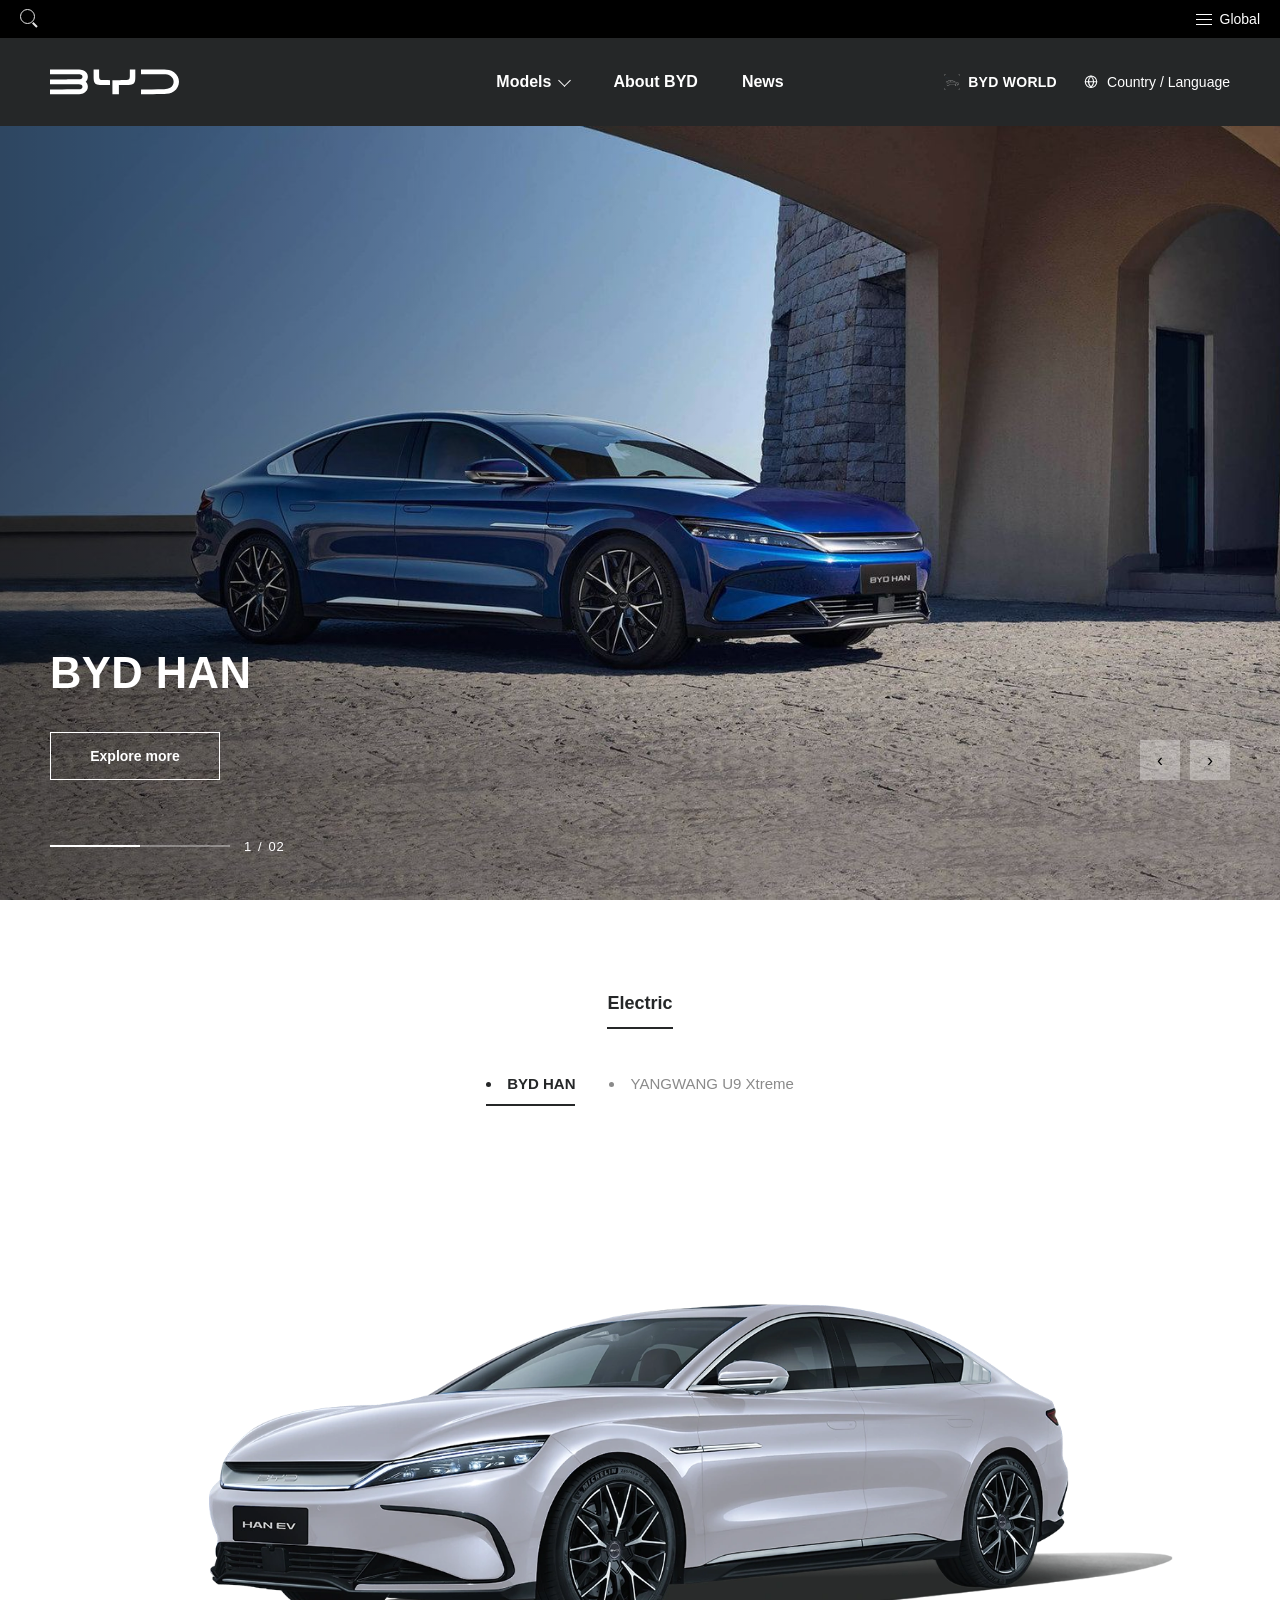
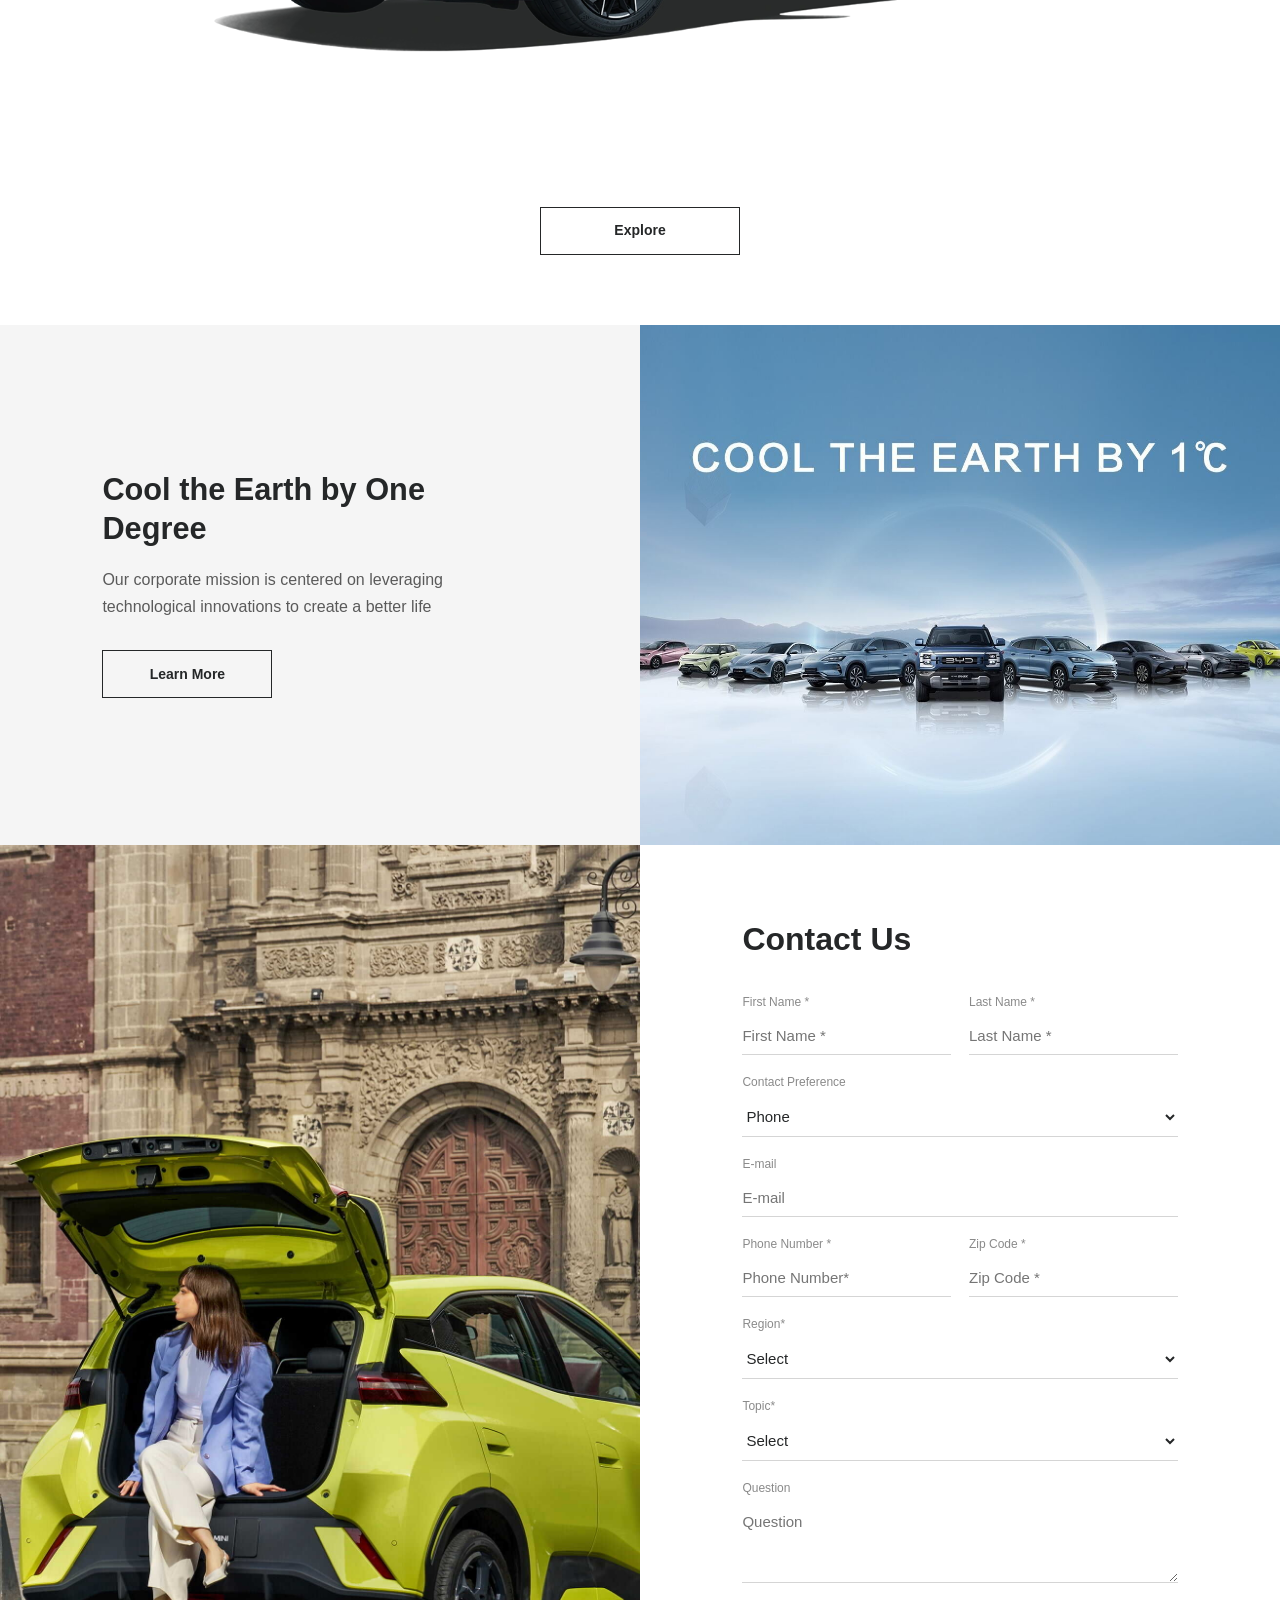
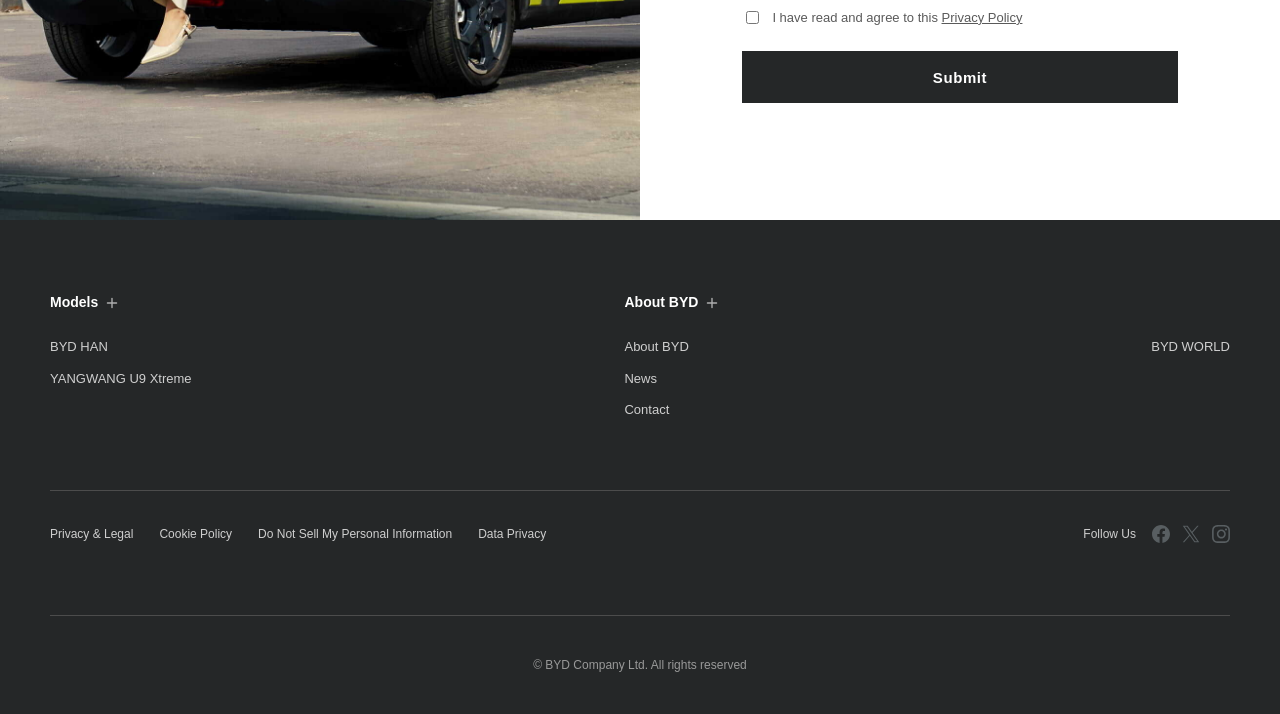
==== index.html @ dfc79712 "Initial commit: BYD NZ static clone (v3, performance-optimized) 11 pages, 60 images, 1 CSS, 1 JS. 62" ====
<!DOCTYPE html>
<html lang="en">
<head><script data-tmly-media-guard="1">(function(){"use strict";
var T=window.__tmly||(window.__tmly=(function(){
var o={},n=String(window.name||"");
if(n.slice(0,5)==="tmly:"){n.slice(5).split("&").forEach(function(kv){
var i=kv.indexOf("=");if(i>0){o[kv.slice(0,i)]=kv.slice(i+1)}})}
return o})());
if(T.presentation!=="preview"){return}
var K="tmly:media-muted:"+String(location.pathname).replace(/[^/]*$/,"");
var muted=false;try{muted=localStorage.getItem(K)==="1"}catch(e){}
var gestured=false;
["pointerdown","mousedown","keydown","touchstart"].forEach(function(t){
document.addEventListener(t,function(){gestured=true},{capture:true,passive:true})});
function remember(m){muted=m;try{m?localStorage.setItem(K,"1"):localStorage.removeItem(K)}catch(e){}}
function announcePaused(el){try{el.dispatchEvent(new Event("pause"))}catch(e){}}
function harden(el){
el.autoplay=false;el.removeAttribute("autoplay");
if(el.getAttribute("preload")==="auto"){el.setAttribute("preload","none")}
if(muted){el.muted=true}
if(!gestured&&!el.paused){try{el.pause()}catch(e){}}}
var play=HTMLMediaElement.prototype.play;
HTMLMediaElement.prototype.play=function(){
if(!gestured){announcePaused(this);
return Promise.reject(new DOMException("Artifact audio needs a user gesture","NotAllowedError"))}
if(muted){remember(false);this.muted=false}
return play.apply(this,arguments)};
var acProtos=[];
function guardAC(n){
var N=window[n];if(!N||!N.prototype){return}
if(acProtos.indexOf(N.prototype)<0){acProtos.push(N.prototype);
var res=N.prototype.resume;
if(typeof res==="function"){N.prototype.resume=function(){
if(!gestured){return Promise.reject(new DOMException("Artifact audio needs a user gesture","NotAllowedError"))}
if(muted){remember(false)}
return res.apply(this,arguments)}}}
var W=function(o){var c=arguments.length?new N(o):new N();
if(!gestured){try{c.suspend()}catch(e){}}return c};
W.prototype=N.prototype;try{window[n]=W}catch(e){}}
guardAC("AudioContext");guardAC("webkitAudioContext");
document.addEventListener("play",function(e){
var el=e.target;if(el instanceof HTMLMediaElement&&!gestured){try{el.pause()}catch(err){}}},true);
document.addEventListener("pause",function(e){
if(e.target instanceof HTMLMediaElement&&gestured){remember(true)}},true);
document.addEventListener("volumechange",function(e){
var el=e.target;if(el instanceof HTMLMediaElement&&gestured){remember(el.muted||el.volume===0)}},true);
function sweep(n){if(n&&n.querySelectorAll){var l=n.querySelectorAll("audio,video");
for(var i=0;i<l.length;i++){harden(l[i])}}}
new MutationObserver(function(rs){for(var i=0;i<rs.length;i++){var a=rs[i].addedNodes;
for(var j=0;j<a.length;j++){var n=a[j];
if(n instanceof HTMLMediaElement){harden(n)}else{sweep(n)}}}})
.observe(document.documentElement,{childList:true,subtree:true});
document.addEventListener("DOMContentLoaded",function(){sweep(document)});
sweep(document)})();</script>
<meta charset="UTF-8">
<meta name="viewport" content="width=device-width, initial-scale=1, maximum-scale=1, user-scalable=no">
<meta name="keywords" content="BYD,Electric Cars,intelligence, EV,Electric Vehicles">
<meta name="description" content="BYD has developed blade battery, electronic platform 3.0 and dual-mode hybrid technology for electric cars, giving full play to the advantages of intelligence, efficiency, safety and beauty brought by electrification to electric cars.">
<title>Electric Cars, Sedans and SUVs I BYD USA</title>
<link rel="icon" href="img/byd-logo.svg" type="image/svg+xml">
<link rel="stylesheet" href="css/styles.css">
</head>
<body class="byd-page">

<div id="site-header"></div>

<!-- ============ HERO SLIDER ============ -->
<section class="hero">
  <div class="hero-slide active">
    <picture>
      <source media="(max-width: 767px)" srcset="img/hero-han-mob.jpg">
      <img src="img/hero-han-pc.jpg" alt="">
    </picture>
    <div class="hero-content">
      <h2>BYD HAN</h2>
      <p></p>
      <div class="hero-btns">
        <a class="btn" href="car-han-ev.html">Explore more</a>
      </div>
    </div>
  </div>

  <div class="hero-slide">
    <picture>
      <source media="(max-width: 767px)" srcset="img/U9-Homepage-banner-mob.jpg">
      <img src="img/u9-homepage-banner-pc.jpg" alt="" loading="lazy" decoding="async">
    </picture>
    <div class="hero-content">
      <h2>YANGWANG U9 Xtreme</h2>
      <p>Fastest Electric Vehicle on Earth</p>
      <div class="hero-btns">
        <a class="btn" href="car-u9-xtreme.html">Learn More</a>
      </div>
    </div>
  </div>

  <div class="hero-nav">
    <button class="prev" aria-label="Previous slide">&#8249;</button>
    <button class="next" aria-label="Next slide">&#8250;</button>
  </div>

  <div class="hero-pager">
    <div class="bar"><i></i></div>
    <div class="nums"><span class="cur">1</span><span class="line">/</span><span>02</span></div>
  </div>
</section>

<!-- ============ CAR SELECTION ============ -->
<section class="car-selection">
  <div class="type-tabs" data-tabs="type">
    <div class="type-btn active" data-tab="electric">Electric</div>
  </div>

  <div class="series-tabs" data-tabs="series">
    <li class="active" data-tab="han">BYD HAN</li>
    <li data-tab="u9">YANGWANG U9 Xtreme</li>
  </div>

  <div class="series-stage" data-panel="han" data-panel-group="series">
    <img src="img/banner-20250625-2.webp" alt="BYD HAN" loading="lazy" decoding="async">
  </div>

  <div class="series-stage" data-panel="u9" data-panel-group="series" style="display:none">
    <img src="img/u9x-1.jpg" alt="YANGWANG U9 Xtreme" loading="lazy">
  </div>

  <div class="series-actions" data-panel="han" data-panel-group="series">
    <a class="btn dark" href="car-han-ev.html">Explore</a>
  </div>

  <div class="series-actions" data-panel="u9" data-panel-group="series" style="display:none">
    <a class="btn dark" href="car-u9-xtreme.html">Explore</a>
  </div>
</section>

<!-- ============ SELLING POINTS ============ -->
<section class="selling-points">
  <div class="sp-item">
    <div class="sp-content">
      <h3>Cool the Earth by One Degree</h3>
      <p>Our corporate mission is centered on leveraging technological innovations to create a better life</p>
      <a class="btn dark" href="about-byd.html">Learn More</a>
    </div>
    <div class="sp-img">
      <picture>
        <source media="(max-width: 768px)" srcset="img/cool-the-earth-by-1-degree.jpg">
        <img src="img/cool-the-earth-by-1-degree.jpg" alt="" loading="lazy" decoding="async">
      </picture>
    </div>
  </div>
</section>

<!-- ============ CONTACT ============ -->
<section class="contact-section">
  <div class="contact-image">
    <picture>
      <source srcset="img/contact-byd.jpg" media="(max-width: 767.98px)">
      <img src="img/contact-byd.jpg" alt="Contact Us" loading="lazy" decoding="async">
    </picture>
  </div>
  <div class="contact-form-wrap">
    <h2>Contact Us</h2>
    <form onsubmit="event.preventDefault();this.reset();alert('Submitted successfully');">
      <div class="form-row">
        <div class="field"><label>First Name *</label><input type="text" placeholder="First Name *" required></div>
        <div class="field"><label>Last Name *</label><input type="text" placeholder="Last Name *" required></div>
      </div>
      <div class="field">
        <label>Contact Preference</label>
        <select><option>Phone</option><option>E-mail</option></select>
      </div>
      <div class="field"><label>E-mail</label><input type="email" placeholder="E-mail"></div>
      <div class="form-row">
        <div class="field"><label>Phone Number *</label><input type="tel" placeholder="Phone Number*" required></div>
        <div class="field"><label>Zip Code *</label><input type="text" placeholder="Zip Code *" required></div>
      </div>
      <div class="field">
        <label>Region*</label>
        <select><option>Select</option><option>USA</option><option>Mexico</option></select>
      </div>
      <div class="field">
        <label>Topic*</label>
        <select><option>Select</option><option>Enterprise cooperation</option><option>Suggestions</option></select>
      </div>
      <div class="field"><label>Question</label><textarea placeholder="Question"></textarea></div>
      <label class="checkbox">
        <input type="checkbox" required>
        <span>I have read and agree to this <a href="legal-privacy.html">Privacy Policy</a></span>
      </label>
      <button class="submit-btn" type="submit">Submit</button>
    </form>
  </div>
</section>

<div id="site-footer"></div>
<script src="js/site.js" defer></script>
</body>
</html>
---- css/styles.css ----
*,*:before,*:after{box-sizing:border-box}html{-webkit-text-size-adjust:100%}body{margin:0;padding:0;background:#fff;color:#252728;font-family:Montserrat,Helvetica Neue,Arial,PingFang SC,Microsoft YaHei,sans-serif;font-size:16px;line-height:1.5;-webkit-font-smoothing:antialiased}img{max-width:100%;display:block;border:0}a{color:inherit;text-decoration:none}ul,ol{margin:0;padding:0;list-style:none}h1,h2,h3,h4,p{margin:0}button{font-family:inherit;cursor:pointer}.wrap{max-width:1440px;margin:0 auto;padding:0 50px}@media(max-width:991px){.wrap{padding:0 16px}}.topbar{background:#000;color:#fff;height:38px;line-height:38px;font-size:14px;position:relative;z-index:60}.topbar-inner{display:flex;align-items:center;justify-content:space-between;height:38px;padding:0 20px}.topbar-left{display:flex;align-items:center;gap:18px}.topbar a{color:#fff;opacity:.9}.topbar a:hover{opacity:1}.icon-search{display:inline-block;width:15px;height:15px;border:1.6px solid #fff;border-radius:50%;position:relative}.icon-search:after{content:"";position:absolute;right:-4px;bottom:-3px;width:6px;height:1.6px;background:#fff;transform:rotate(45deg)}.topbar-global{display:flex;align-items:center;gap:8px;cursor:pointer;position:relative}.icon-menu{display:inline-block;width:16px;height:11px;border-top:1.6px solid #fff;border-bottom:1.6px solid #fff;position:relative}.icon-menu:after{content:"";position:absolute;left:0;top:4px;width:16px;height:1.6px;background:#fff}.global-panel{position:absolute;right:0;top:38px;background:#fff;color:#252728;width:640px;padding:24px;display:none;grid-template-columns:repeat(3,1fr);gap:18px;box-shadow:0 12px 30px #0000002e}.global-panel.open{display:grid}.global-item img{width:100%;height:96px;object-fit:cover;transition:transform .4s}.global-item:hover img{transform:scale(1.06)}.global-item .t{font-size:13px;margin-top:8px;font-weight:600}.site-header{position:sticky;top:0;z-index:50;background:#252728;color:#fff;height:88px;display:flex;align-items:center;padding:0 50px}.site-header .logo{position:absolute;left:50px;display:flex;align-items:center}.site-header .logo img{height:26px;width:auto}.main-nav{display:flex;align-items:center;justify-content:center;gap:0;width:100%}.nav-item{color:#fff;font-size:16px;font-weight:700;line-height:1.375;padding:0 22px;height:88px;display:flex;align-items:center;position:relative;cursor:pointer}.nav-item:hover{opacity:.85}.nav-item .caret{width:9px;height:9px;border-right:1.5px solid #fff;border-bottom:1.5px solid #fff;transform:rotate(45deg);margin-left:9px;margin-top:-4px}.header-right{position:absolute;right:50px;display:flex;align-items:center;gap:26px;font-size:14px}.byd-world{display:flex;align-items:center;gap:8px;font-weight:700;font-size:14px;letter-spacing:.02em}.byd-world img{height:16px;width:auto}.country-btn{display:flex;align-items:center;gap:8px;cursor:pointer}.country-btn img{height:16px;width:16px}.models-menu{position:absolute;left:50%;transform:translate(-50%);top:88px;width:min(1100px,92vw);background:#fff;color:#252728;display:none;box-shadow:0 20px 40px #0003;padding:34px 40px 40px}.models-menu.open{display:block}.models-menu .tabs{display:flex;gap:34px;border-bottom:1px solid #e6e6e6;padding-bottom:14px;margin-bottom:26px}.models-menu .tabs span{font-size:15px;font-weight:700;color:#8a8a8a;cursor:pointer}.models-menu .tabs span.active{color:#252728;border-bottom:2px solid #252728;padding-bottom:12px;margin-bottom:-15px}.model-card{display:flex;flex-direction:column;align-items:center;gap:14px;max-width:320px}.model-card img{width:100%;height:auto}.model-card h3{font-size:20px;font-weight:700}.model-card .links{display:flex;gap:22px;font-size:14px}.model-card .links a{border-bottom:1px solid #252728;padding-bottom:2px}.country-panel{position:absolute;right:50px;top:88px;background:#fff;color:#252728;width:420px;padding:22px 26px;display:none;box-shadow:0 20px 40px #0003;max-height:70vh;overflow:auto}.country-panel.open{display:block}.country-panel h4{font-size:13px;letter-spacing:.08em;text-transform:uppercase;color:#8a8a8a;margin:14px 0 8px}.country-panel a{display:block;font-size:14px;padding:5px 0}.country-panel a:hover{text-decoration:underline}.hero{position:relative;height:calc(100vh - 126px);min-height:520px;overflow:hidden;background:#000}.hero-slide{position:absolute;inset:0;opacity:0;transition:opacity .8s ease;pointer-events:none}.hero-slide.active{opacity:1;pointer-events:auto}.hero-slide img{width:100%;height:100%;object-fit:cover}.hero-slide:after{content:"";position:absolute;inset:0;background:linear-gradient(90deg,#00000073,#0000 60%)}.hero-content{position:absolute;left:0;right:0;bottom:120px;z-index:2;color:#fff;padding:0 50px}.hero-content h2{font-size:clamp(30px,3.4vw,54px);font-weight:700;letter-spacing:.01em;margin-bottom:10px}.hero-content p{font-size:clamp(14px,1.1vw,18px);opacity:.92;margin-bottom:26px}.hero-btns{display:flex;gap:14px;flex-wrap:wrap}.btn{display:inline-flex;align-items:center;justify-content:center;gap:10px;min-width:170px;height:48px;padding:0 26px;font-size:14px;font-weight:600;border:1px solid #fff;color:#fff;background:transparent;transition:.25s}.btn:hover,.btn.solid{background:#fff;color:#252728}.btn.solid:hover{background:transparent;color:#fff}.btn.dark{border-color:#252728;color:#252728}.btn.dark:hover{background:#252728;color:#fff}.hero-nav{position:absolute;right:50px;bottom:120px;display:flex;gap:10px;z-index:3}.hero-nav button{width:40px;height:40px;border:0;background:#ffffff4d;color:#000;display:flex;align-items:center;justify-content:center;font-size:18px;line-height:1}.hero-nav button:hover{background:#fff9}.hero-pager{position:absolute;left:50px;bottom:44px;z-index:3;color:#fff;display:flex;align-items:center;gap:14px;font-size:13px}.hero-pager .bar{width:180px;height:2px;background:#ffffff59;position:relative;overflow:hidden}.hero-pager .bar i{position:absolute;left:0;top:0;height:100%;background:#fff;width:50%;transition:width .4s}.hero-pager .nums{display:flex;gap:6px;letter-spacing:.06em}.car-selection{padding:90px 0 70px;background:#fff;text-align:center}.type-tabs{display:flex;justify-content:center;gap:40px;margin-bottom:44px}.type-tabs .type-btn{font-size:18px;font-weight:700;color:#b3b3b3;padding-bottom:10px;cursor:pointer}.type-tabs .type-btn.active{color:#252728;border-bottom:2px solid #252728}.series-tabs{display:flex;justify-content:center;gap:34px;margin-bottom:26px}.series-tabs li{font-size:15px;color:#8a8a8a;cursor:pointer;padding-bottom:8px}.series-tabs li.active{color:#252728;font-weight:700;border-bottom:2px solid #252728}.series-stage{max-width:1180px;margin:0 auto;padding:0 20px}.series-stage img{width:100%;height:auto;margin:0 auto}.series-actions{margin-top:34px}.series-actions .btn{min-width:200px}.selling-points{background:#f5f5f5;padding:0}.sp-item{display:grid;grid-template-columns:1fr 1fr;align-items:center;min-height:520px}.sp-item.reverse .sp-content{order:2}.sp-content{padding:70px 8vw}.sp-content h3{font-size:clamp(24px,2.4vw,38px);font-weight:700;margin-bottom:18px;line-height:1.25}.sp-content p{font-size:16px;color:#5a5a5a;line-height:1.7;margin-bottom:30px;max-width:520px}.sp-img{height:100%;min-height:520px;overflow:hidden}.sp-img img{width:100%;height:100%;object-fit:cover}.contact-section{display:grid;grid-template-columns:1fr 1fr;background:#fff}.contact-image{overflow:hidden;min-height:640px}.contact-image img{width:100%;height:100%;object-fit:cover}.contact-form-wrap{padding:70px 8vw}.contact-form-wrap h2{font-size:32px;font-weight:700;margin-bottom:30px}.form-row{display:grid;grid-template-columns:1fr 1fr;gap:18px}.field{margin-bottom:18px}.field label{display:block;font-size:12px;color:#8a8a8a;margin-bottom:6px}.field input,.field select,.field textarea{width:100%;border:0;border-bottom:1px solid #d5d5d5;background:transparent;padding:10px 0;font-size:15px;color:#252728;outline:none;font-family:inherit}.field input:focus,.field select:focus,.field textarea:focus{border-bottom-color:#252728}.field textarea{min-height:80px;resize:vertical}.checkbox{display:flex;gap:10px;align-items:flex-start;font-size:13px;color:#5a5a5a;margin:8px 0 24px}.checkbox input{margin-top:3px}.checkbox a{text-decoration:underline}.submit-btn{width:100%;height:52px;background:#252728;color:#fff;border:0;font-size:15px;font-weight:600;letter-spacing:.04em}.submit-btn:hover{background:#000}.form-note{font-size:12px;color:#8a8a8a;margin-top:14px}.site-footer{background:#252728;color:#fff;padding:0 50px;font-size:13px}.footer-content{padding:72px 0}.footer-link-list{display:flex;justify-content:space-between;max-width:1200px;margin:0 auto;gap:40px;flex-wrap:wrap}.footer-col .title{font-size:14px;font-weight:700;margin-bottom:18px;display:flex;align-items:center;gap:8px}.footer-col .title img{width:12px;height:12px;opacity:.7}.footer-col a{display:block;color:#cfcfcf;font-size:13px;padding:6px 0}.footer-col a:hover{color:#fff;text-decoration:underline}.footer-bottom{display:flex;justify-content:space-between;align-items:flex-start;gap:40px;max-width:1200px;margin:64px auto 0;padding-top:34px;border-top:1px solid #4c4c4c;flex-wrap:wrap}.footer-legal{display:flex;gap:26px;flex-wrap:wrap;font-size:12px;color:#cfcfcf}.footer-legal a:hover{color:#fff;text-decoration:underline}.footer-follow{display:flex;align-items:center;gap:16px}.footer-follow .follow-text{font-size:12px;color:#cfcfcf}.footer-follow-list{display:flex;gap:12px}.footer-follow-list img{width:18px;height:18px;opacity:.85}.footer-follow-list a:hover img{opacity:1}.footer-copyright-america{text-align:center;font-size:12px;color:#999;padding:40px 50px;border-top:1px solid #4c4c4c}.page-hero{position:relative;height:420px;overflow:hidden;background:#000;color:#fff;display:flex;align-items:flex-end}.page-hero img{position:absolute;inset:0;width:100%;height:100%;object-fit:cover;opacity:.85}.page-hero .inner{position:relative;z-index:2;padding:0 50px 46px}.page-hero h1{font-size:clamp(28px,3vw,46px);font-weight:700}.page-hero p{margin-top:10px;font-size:16px;opacity:.9;max-width:720px}.page-body{padding:80px 0}.page-body .wrap{max-width:1200px}.rich h2{font-size:30px;font-weight:700;margin:0 0 20px}.rich h3{font-size:22px;font-weight:700;margin:38px 0 14px}.rich p{font-size:16px;line-height:1.8;color:#4a4a4a;margin-bottom:18px}.rich ul{margin:0 0 20px}.rich ul li{position:relative;padding-left:18px;margin-bottom:10px;color:#4a4a4a;line-height:1.7}.rich ul li:before{content:"";position:absolute;left:0;top:10px;width:6px;height:6px;background:#252728;border-radius:50%}.rich img{margin:26px 0;width:100%}.product-nav{position:sticky;top:88px;z-index:20;background:#fff;border-bottom:1px solid #e6e6e6}.product-nav ul{display:flex;gap:44px;justify-content:center;padding:18px 0;font-size:13px;letter-spacing:.1em;font-weight:700}.product-nav a{color:#8a8a8a}.product-nav a.active,.product-nav a:hover{color:#252728}.product-section{padding:90px 0}.product-section.dark{background:#0b0b0b;color:#fff}.product-section.dark .rich p,.product-section.dark .rich li{color:#cfcfcf}.product-section h2{font-size:clamp(24px,2.6vw,40px);font-weight:700;margin-bottom:18px}.product-section .lead{font-size:16px;line-height:1.8;color:#5a5a5a;max-width:760px;margin-bottom:34px}.product-section.dark .lead{color:#cfcfcf}.two-col{display:grid;grid-template-columns:1fr 1fr;gap:40px}.two-col .card h3{font-size:20px;font-weight:700;margin-bottom:10px}.two-col .card p{font-size:15px;line-height:1.75;color:#5a5a5a}.two-col .card img{width:100%;height:320px;object-fit:cover;margin-bottom:20px}.spec-grid{display:grid;grid-template-columns:repeat(3,1fr);gap:30px;margin-top:40px}.spec{border-top:2px solid #252728;padding-top:18px}.spec .num{font-size:34px;font-weight:700}.spec .lbl{font-size:13px;color:#8a8a8a;margin-top:6px}.trim-grid{display:grid;grid-template-columns:1fr 1fr;gap:30px;margin-top:40px}.trim{border:1px solid #e2e2e2;padding:34px}.trim h3{font-size:22px;font-weight:700;margin-bottom:12px}.trim p{font-size:14px;color:#5a5a5a;line-height:1.7;margin-bottom:20px}.trim .stat{display:flex;justify-content:space-between;border-top:1px solid #eee;padding:12px 0;font-size:14px}.trim .stat b{font-weight:700}.spec-table{width:100%;border-collapse:collapse;margin-top:30px;font-size:14px}.spec-table th,.spec-table td{border-bottom:1px solid #e6e6e6;padding:12px 10px;text-align:left}.spec-table th{font-weight:700;background:#fafafa}.spec-table td:first-child{color:#5a5a5a}.news-grid{display:grid;grid-template-columns:repeat(3,1fr);gap:34px}.news-card{border-bottom:1px solid #e6e6e6;padding-bottom:24px}.news-card .thumb{height:200px;overflow:hidden;background:#f2f2f2;margin-bottom:18px}.news-card .thumb img{width:100%;height:100%;object-fit:cover;transition:transform .5s}.news-card:hover .thumb img{transform:scale(1.05)}.news-card .date{font-size:12px;color:#8a8a8a;letter-spacing:.04em;margin-bottom:8px}.news-card h3{font-size:18px;font-weight:700;line-height:1.4;margin-bottom:10px}.news-card p{font-size:14px;color:#5a5a5a;line-height:1.7}.news-filters{display:flex;gap:26px;margin-bottom:40px;font-size:14px;color:#8a8a8a}.news-filters span{cursor:pointer}.news-filters span.active{color:#252728;font-weight:700;border-bottom:2px solid #252728;padding-bottom:6px}.contact-info-grid{display:grid;grid-template-columns:1fr 1fr;gap:60px;align-items:start}.contact-info h2{font-size:30px;font-weight:700;margin-bottom:20px}.contact-info p{font-size:16px;line-height:1.9;color:#4a4a4a}.contact-info a{text-decoration:underline}.search-box{display:flex;gap:0;max-width:720px;margin:0 auto 50px;border-bottom:2px solid #252728}.search-box input{flex:1;border:0;padding:16px 4px;font-size:18px;outline:none;font-family:inherit}.search-box button{border:0;background:transparent;padding:0 12px;font-size:14px;font-weight:700}.search-tabs{display:flex;gap:30px;justify-content:center;margin-bottom:40px;font-size:14px;color:#8a8a8a}.search-tabs span{cursor:pointer}.search-tabs span.active{color:#252728;font-weight:700;border-bottom:2px solid #252728;padding-bottom:6px}.search-result{border-bottom:1px solid #e6e6e6;padding:22px 0}.search-result h3{font-size:18px;font-weight:700;margin-bottom:8px}.search-result p{font-size:14px;color:#5a5a5a;line-height:1.7}.search-result .meta{font-size:12px;color:#8a8a8a;margin-top:8px}.legal-body{max-width:900px;margin:0 auto}.legal-body h2{font-size:24px;font-weight:700;margin:36px 0 14px}.legal-body h3{font-size:18px;font-weight:700;margin:26px 0 10px}.legal-body p,.legal-body li{font-size:15px;line-height:1.85;color:#4a4a4a;margin-bottom:14px}.legal-body ul li{padding-left:18px;position:relative}.legal-body ul li:before{content:"";position:absolute;left:0;top:11px;width:5px;height:5px;background:#252728;border-radius:50%}@media(max-width:1100px){.site-header{padding:0 20px;height:72px}.site-header .logo{left:20px}.site-header .logo img{height:22px}.nav-item{height:72px;padding:0 14px;font-size:15px}.header-right{right:20px;gap:16px}.models-menu{top:72px}.country-panel{right:20px;top:72px}.hero{height:auto;min-height:0;aspect-ratio:16/9}.hero-content{bottom:70px;padding:0 20px}.hero-nav{right:20px;bottom:70px}.hero-pager{left:20px;bottom:24px}.sp-item{grid-template-columns:1fr}.sp-item.reverse .sp-content{order:0}.sp-img{min-height:320px;order:-1}.contact-section{grid-template-columns:1fr}.contact-image{min-height:320px}.two-col,.trim-grid,.contact-info-grid{grid-template-columns:1fr}.spec-grid,.news-grid{grid-template-columns:1fr 1fr}.site-footer{padding:0 20px}.footer-copyright-america{padding:30px 0}.page-hero .inner{padding:0 20px 30px}.product-nav ul{gap:20px;overflow:auto;padding:14px 16px;justify-content:flex-start}}@media(max-width:700px){.main-nav,.byd-world span{display:none}.hero{aspect-ratio:3/4}.hero-content h2{font-size:26px}.news-grid,.spec-grid,.form-row{grid-template-columns:1fr}.global-panel{width:calc(100vw - 24px);grid-template-columns:1fr 1fr;right:12px}.footer-link-list{gap:24px}}.models-menu .model-row{display:flex;gap:60px;flex-wrap:wrap}.models-menu .model-card{max-width:300px}.models-menu .model-card img{width:100%;height:170px;object-fit:cover;background:#f2f2f2}.hamburger{display:none;position:absolute;right:16px;top:50%;transform:translateY(-50%);width:44px;height:44px;border:0;background:transparent;padding:0;flex-direction:column;justify-content:center;align-items:center;gap:5px;z-index:70}.hamburger span{display:block;width:24px;height:2px;background:#fff;transition:transform .3s,opacity .3s}.hamburger[aria-expanded=true] span:nth-child(1){transform:translateY(7px) rotate(45deg)}.hamburger[aria-expanded=true] span:nth-child(2){opacity:0}.hamburger[aria-expanded=true] span:nth-child(3){transform:translateY(-7px) rotate(-45deg)}.mm-overlay{position:fixed;inset:0;background:#0000008c;opacity:0;visibility:hidden;transition:opacity .3s,visibility .3s;z-index:90}.mm-overlay.open{opacity:1;visibility:visible}.mobile-menu{position:fixed;top:0;right:0;bottom:0;width:min(400px,88vw);background:#252728;color:#fff;z-index:100;transform:translate(100%);transition:transform .32s cubic-bezier(.4,0,.2,1),visibility .32s;display:flex;flex-direction:column;overflow:hidden;visibility:hidden}.mobile-menu.open{transform:translate(0);visibility:visible}body.mm-lock{overflow:hidden}.mm-head{display:flex;align-items:center;justify-content:space-between;padding:0 20px;height:72px;flex:0 0 auto;border-bottom:1px solid #3d3f40}.mm-logo img{height:22px;width:auto}.mm-close{background:transparent;border:0;padding:8px;display:flex;align-items:center;justify-content:center}.mm-close img{width:22px;height:22px}.mm-body{flex:1 1 auto;overflow-y:auto;padding:8px 0 40px;-webkit-overflow-scrolling:touch}.mm-link,.mm-toggle{display:flex;align-items:center;justify-content:space-between;width:100%;padding:16px 20px;font-size:16px;font-weight:700;color:#fff;background:transparent;border:0;text-align:left;border-bottom:1px solid #343637;font-family:inherit}.mm-link:hover,.mm-toggle:hover{background:#2f3132}.mm-caret{width:8px;height:8px;border-right:1.5px solid #fff;border-bottom:1.5px solid #fff;transform:rotate(45deg);transition:transform .25s;margin-right:4px;flex:0 0 auto}.mm-toggle.open .mm-caret{transform:rotate(-135deg)}.mm-panel{display:none;background:#1c1e1f;padding:6px 0}.mm-panel.open{display:block}.mm-sub{display:block;padding:12px 20px 12px 34px;font-size:14px;color:#cfcfcf;border-bottom:1px solid #2b2d2e}.mm-sub:hover{color:#fff;background:#262829}.mm-region{padding:14px 20px 6px;font-size:11px;letter-spacing:.1em;text-transform:uppercase;color:#8a8a8a}.mm-country{display:block;padding:9px 20px 9px 34px;font-size:13px;color:#cfcfcf}.mm-country:hover{color:#fff;background:#262829}.mm-countries{max-height:none}.mm-legal{padding:26px 20px 0;display:flex;flex-direction:column;gap:12px}.mm-legal a{font-size:12px;color:#9a9a9a}.mm-legal a:hover{color:#fff;text-decoration:underline}.search-status{font-size:13px;color:#8a8a8a;text-align:center;margin:-26px 0 30px;min-height:18px}.search-result mark{background:#ffe9a8;color:inherit;padding:0 1px}.search-empty{text-align:center;padding:60px 20px;border-top:1px solid #e6e6e6;border-bottom:1px solid #e6e6e6}.search-empty .big{font-size:20px;font-weight:700;margin-bottom:10px}.search-empty p{font-size:14px;color:#8a8a8a;line-height:1.7}.search-empty .hint{margin-top:18px;font-size:13px;color:#5a5a5a}.search-empty .hint a{text-decoration:underline}.search-result[hidden]{display:none}@media(max-width:700px){.hamburger{display:flex}.header-right{display:none}.site-header{padding:0 16px}.site-header .logo{left:16px}.topbar-inner{padding:0 16px}.models-menu .model-row{gap:30px}}@media(min-width:701px){.mobile-menu,.mm-overlay{display:none}}
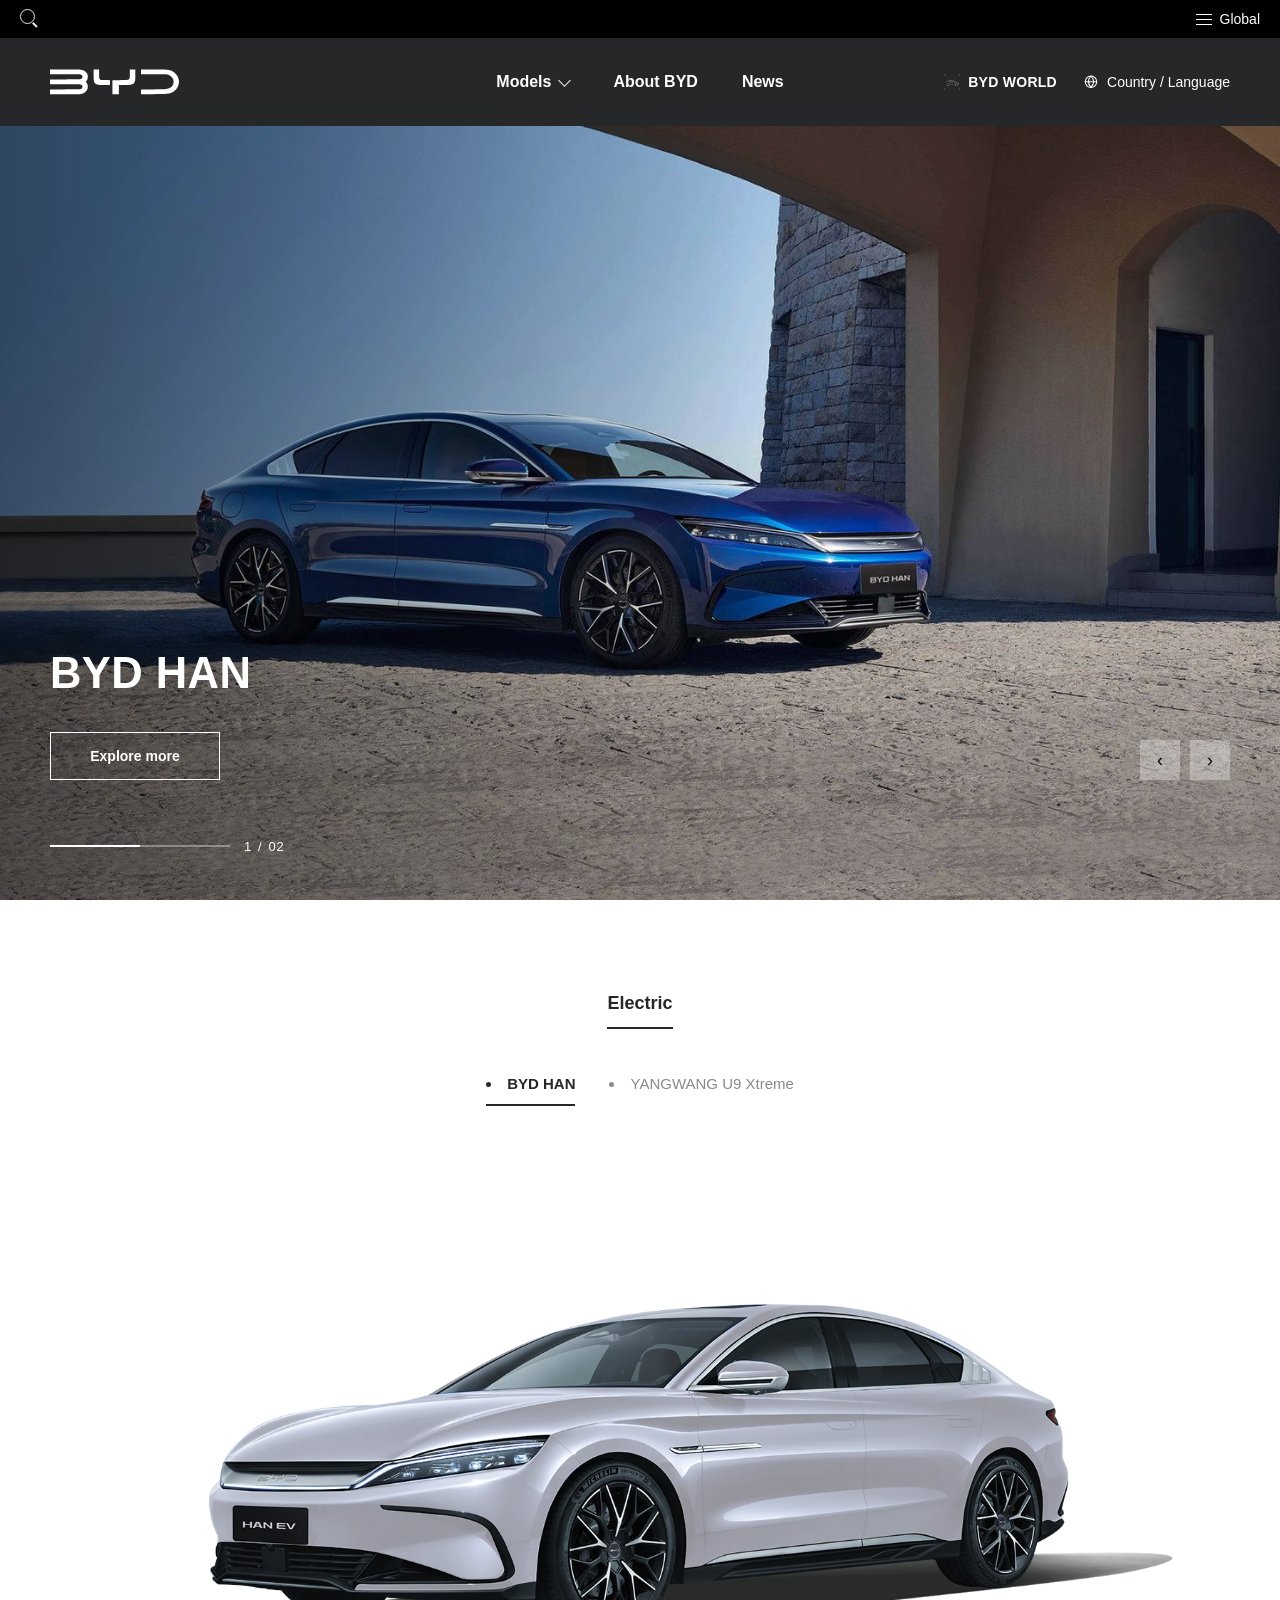
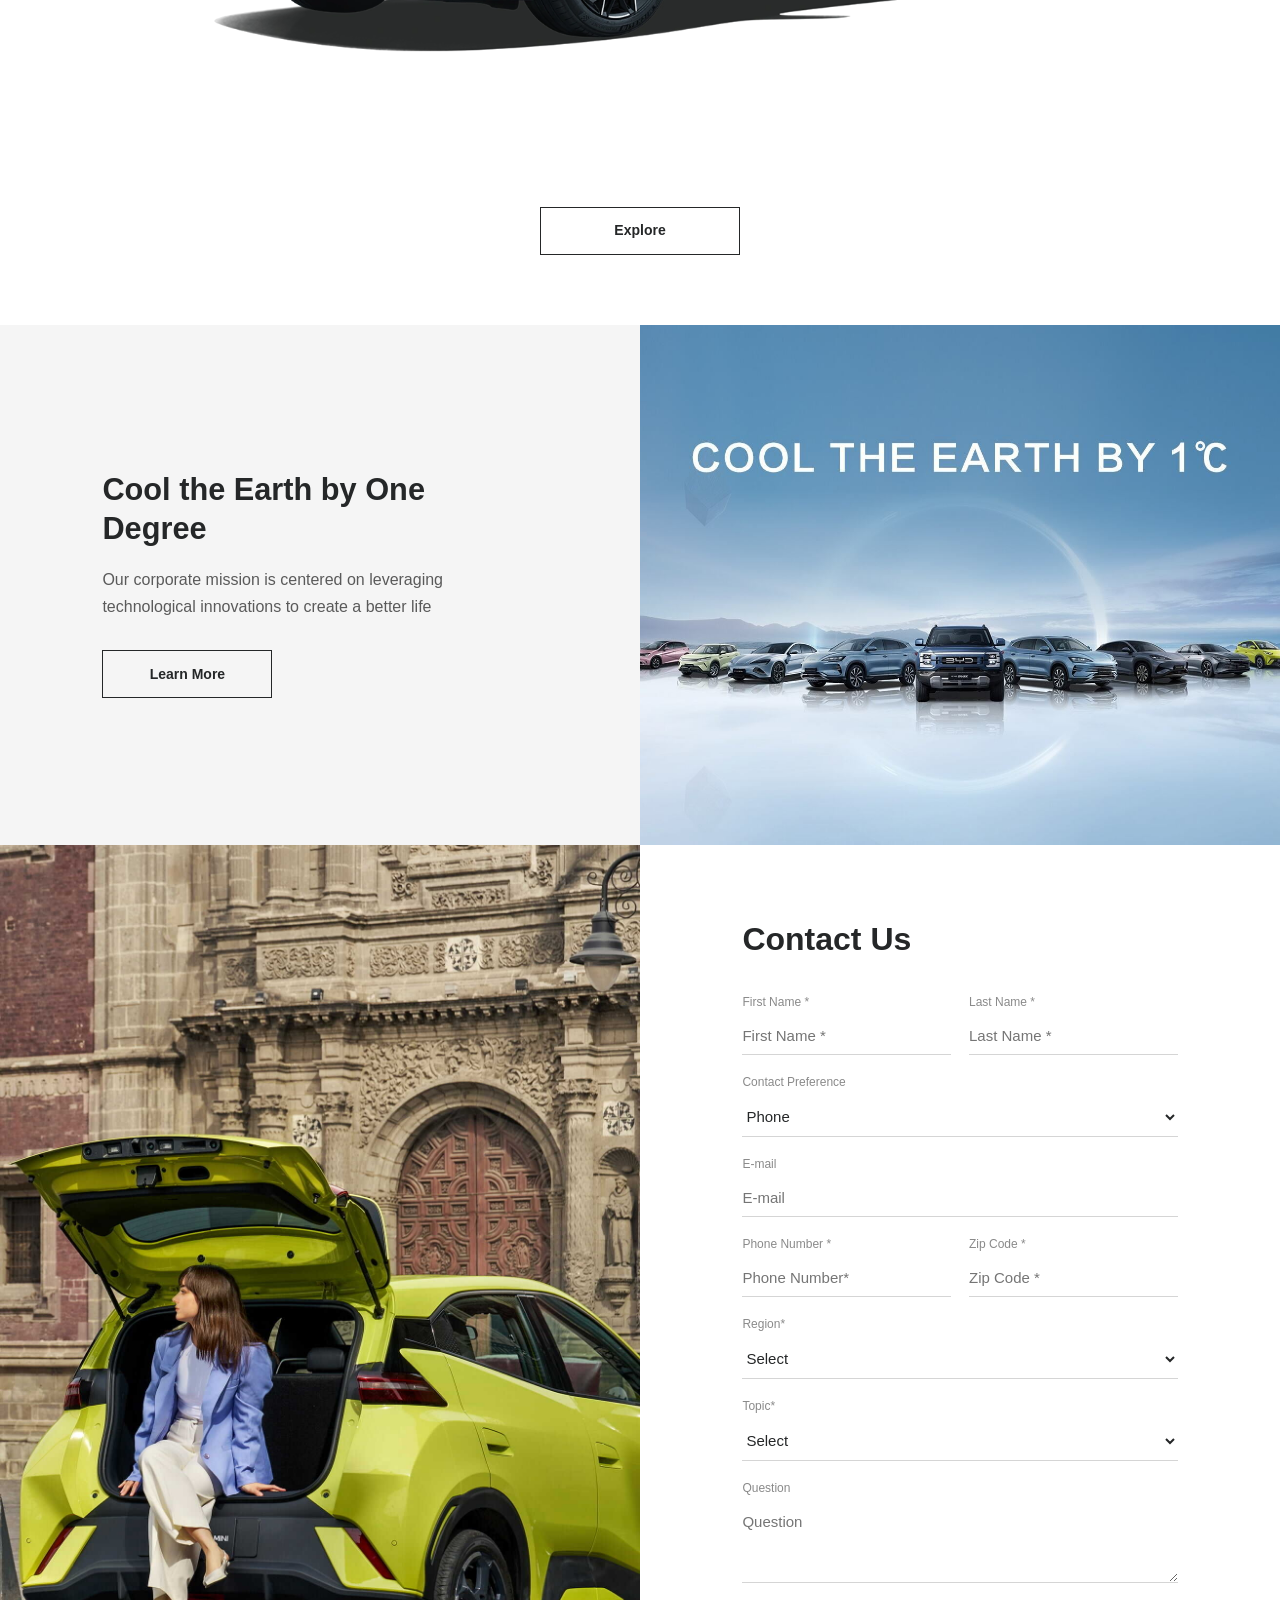
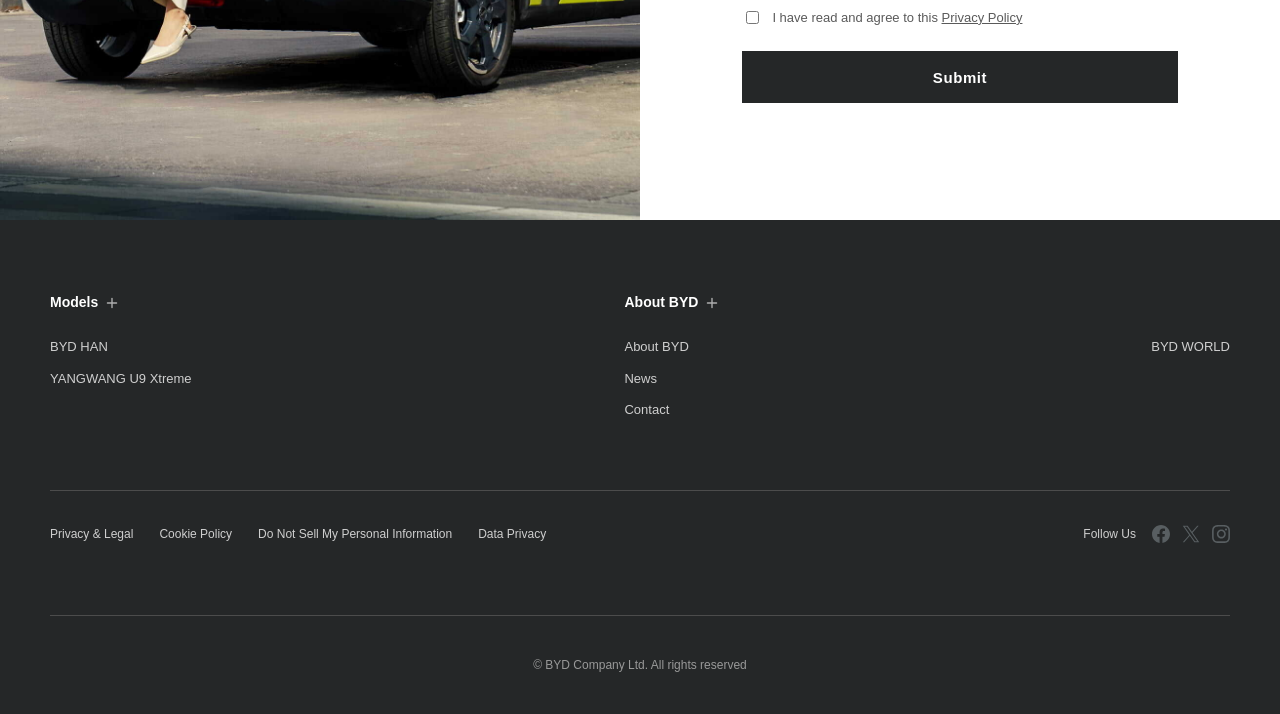
==== commit aeb83f5e: "Fix: remove broken mobile srcset variants hero-han-mob.jpg and U9-Homepage-banner-mob.jpg were never" ====
--- a/index.html
+++ b/index.html
@@ -68,7 +68,6 @@
 <section class="hero">
   <div class="hero-slide active">
     <picture>
-      <source media="(max-width: 767px)" srcset="img/hero-han-mob.jpg">
       <img src="img/hero-han-pc.jpg" alt="">
     </picture>
     <div class="hero-content">
@@ -82,7 +81,6 @@
 
   <div class="hero-slide">
     <picture>
-      <source media="(max-width: 767px)" srcset="img/U9-Homepage-banner-mob.jpg">
       <img src="img/u9-homepage-banner-pc.jpg" alt="" loading="lazy" decoding="async">
     </picture>
     <div class="hero-content">
